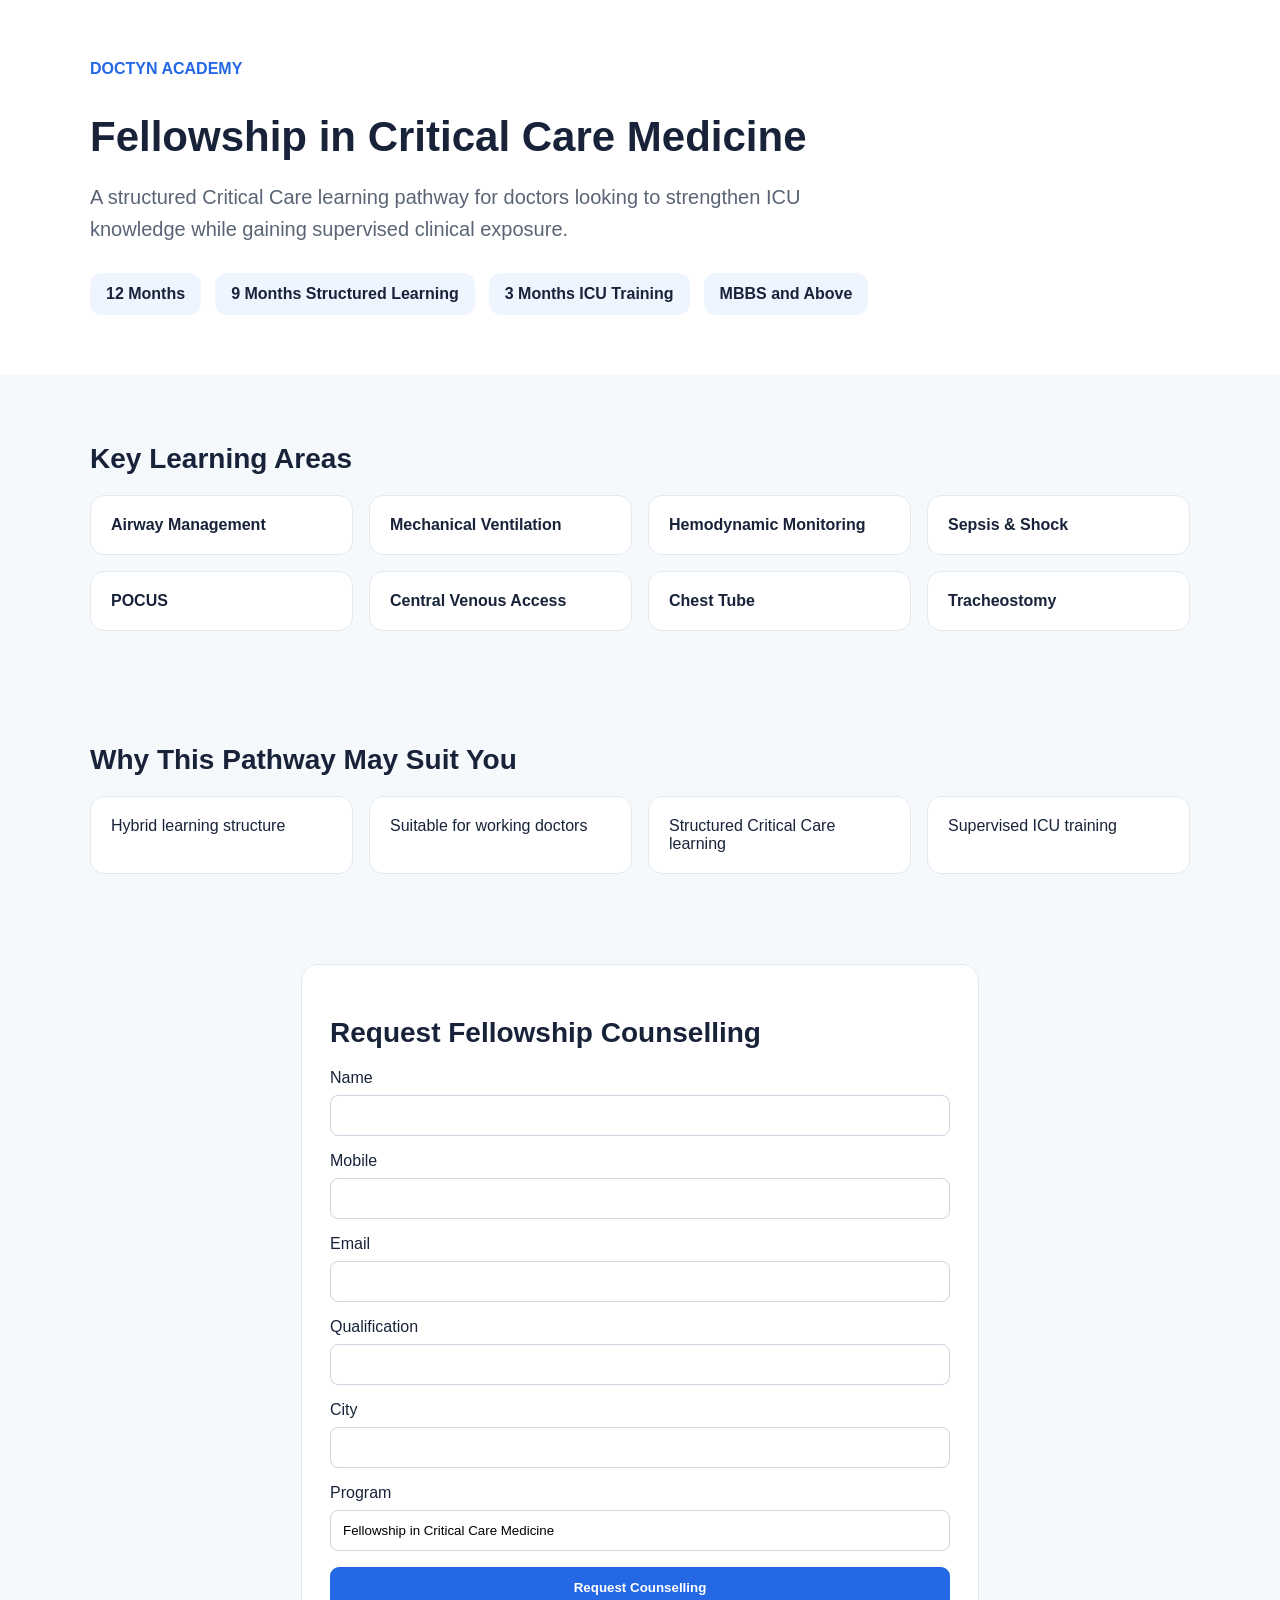
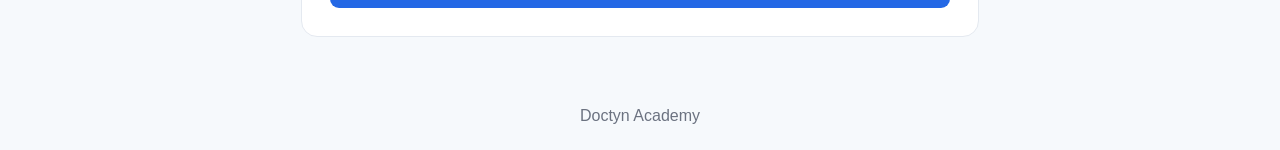
==== landing-pages/fccm/index.html @ 22ab5927 "Doctyn AI RAG chatbot V3" ====
<!DOCTYPE html>
<html lang="en">
<head>
    <meta charset="UTF-8">
    <meta name="viewport" content="width=device-width, initial-scale=1.0">
    <title>Fellowship in Critical Care Medicine | Doctyn Academy</title>

    <style>
        body {
            margin: 0;
            font-family: Arial, sans-serif;
            background: #f6f9fc;
            color: #18233a;
        }

        .hero {
            padding: 60px 20px;
            background: white;
        }

        .container {
            max-width: 1100px;
            margin: auto;
        }

        h1 {
            font-size: 42px;
            margin-bottom: 16px;
        }

        .subtitle {
            font-size: 20px;
            color: #5a6475;
            max-width: 760px;
            line-height: 1.6;
        }

        .stats {
            display: flex;
            flex-wrap: wrap;
            gap: 14px;
            margin-top: 28px;
        }

        .stat {
            background: #eef5ff;
            padding: 12px 16px;
            border-radius: 12px;
            font-weight: 600;
        }

        .section {
            padding: 45px 20px;
        }

        .section h2 {
            font-size: 28px;
            margin-bottom: 20px;
        }

        .grid {
            display: grid;
            grid-template-columns: repeat(auto-fit, minmax(220px, 1fr));
            gap: 16px;
        }

        .card {
            background: white;
            border-radius: 14px;
            padding: 20px;
            border: 1px solid #e4e9f0;
        }

        .form-box {
            background: white;
            max-width: 620px;
            margin: auto;
            padding: 28px;
            border-radius: 16px;
            border: 1px solid #e4e9f0;
        }

        input {
            width: 100%;
            padding: 12px;
            margin-top: 8px;
            margin-bottom: 16px;
            border: 1px solid #ccd5e0;
            border-radius: 8px;
            box-sizing: border-box;
        }

        button {
            background: #2468e5;
            color: white;
            border: none;
            padding: 13px 20px;
            border-radius: 9px;
            cursor: pointer;
            font-weight: 700;
            width: 100%;
        }

        .footer {
            text-align: center;
            padding: 25px;
            color: #6b7280;
        }
    </style>
</head>

<body>

<section class="hero">
    <div class="container">
        <div style="font-weight:700;color:#2468e5;">
            DOCTYN ACADEMY
        </div>

        <h1>Fellowship in Critical Care Medicine</h1>

        <p class="subtitle">
            A structured Critical Care learning pathway for doctors looking to
            strengthen ICU knowledge while gaining supervised clinical exposure.
        </p>

        <div class="stats">
            <div class="stat">12 Months</div>
            <div class="stat">9 Months Structured Learning</div>
            <div class="stat">3 Months ICU Training</div>
            <div class="stat">MBBS and Above</div>
        </div>
    </div>
</section>

<section class="section">
    <div class="container">
        <h2>Key Learning Areas</h2>

        <div class="grid">
            <div class="card"><strong>Airway Management</strong></div>
            <div class="card"><strong>Mechanical Ventilation</strong></div>
            <div class="card"><strong>Hemodynamic Monitoring</strong></div>
            <div class="card"><strong>Sepsis & Shock</strong></div>
            <div class="card"><strong>POCUS</strong></div>
            <div class="card"><strong>Central Venous Access</strong></div>
            <div class="card"><strong>Chest Tube</strong></div>
            <div class="card"><strong>Tracheostomy</strong></div>
        </div>
    </div>
</section>

<section class="section">
    <div class="container">
        <h2>Why This Pathway May Suit You</h2>

        <div class="grid">
            <div class="card">Hybrid learning structure</div>
            <div class="card">Suitable for working doctors</div>
            <div class="card">Structured Critical Care learning</div>
            <div class="card">Supervised ICU training</div>
        </div>
    </div>
</section>

<section class="section">
    <div class="form-box">
        <h2>Request Fellowship Counselling</h2>

        <form id="leadForm">
            <label>Name</label>
            <input type="text" id="name" required>

            <label>Mobile</label>
            <input type="tel" id="mobile" required>

            <label>Email</label>
            <input type="email" id="email">

            <label>Qualification</label>
            <input type="text" id="qualification">

            <label>City</label>
            <input type="text" id="city">

            <label>Program</label>
            <input
                type="text"
                id="program"
                value="Fellowship in Critical Care Medicine"
                readonly
            >

            <button type="submit">
                Request Counselling
            </button>
        </form>
    </div>
</section>

<div class="footer">
    Doctyn Academy
</div>

<script>
    const params = new URLSearchParams(window.location.search);

    document.getElementById("qualification").value =
        params.get("qualification") || "";

    document.getElementById("city").value =
        params.get("city") || "";

    document.getElementById("leadForm")
        .addEventListener("submit", function(event) {

            event.preventDefault();

            const lead = {
                name: document.getElementById("name").value,
                mobile: document.getElementById("mobile").value,
                email: document.getElementById("email").value,
                qualification: document.getElementById("qualification").value,
                city: document.getElementById("city").value,
                program: document.getElementById("program").value,
                source: params.get("source") || "landing-page"
            };

            console.log("Lead captured:", lead);

            alert("Thank you. Your counselling request has been recorded.");
        });
</script>

</body>
</html>
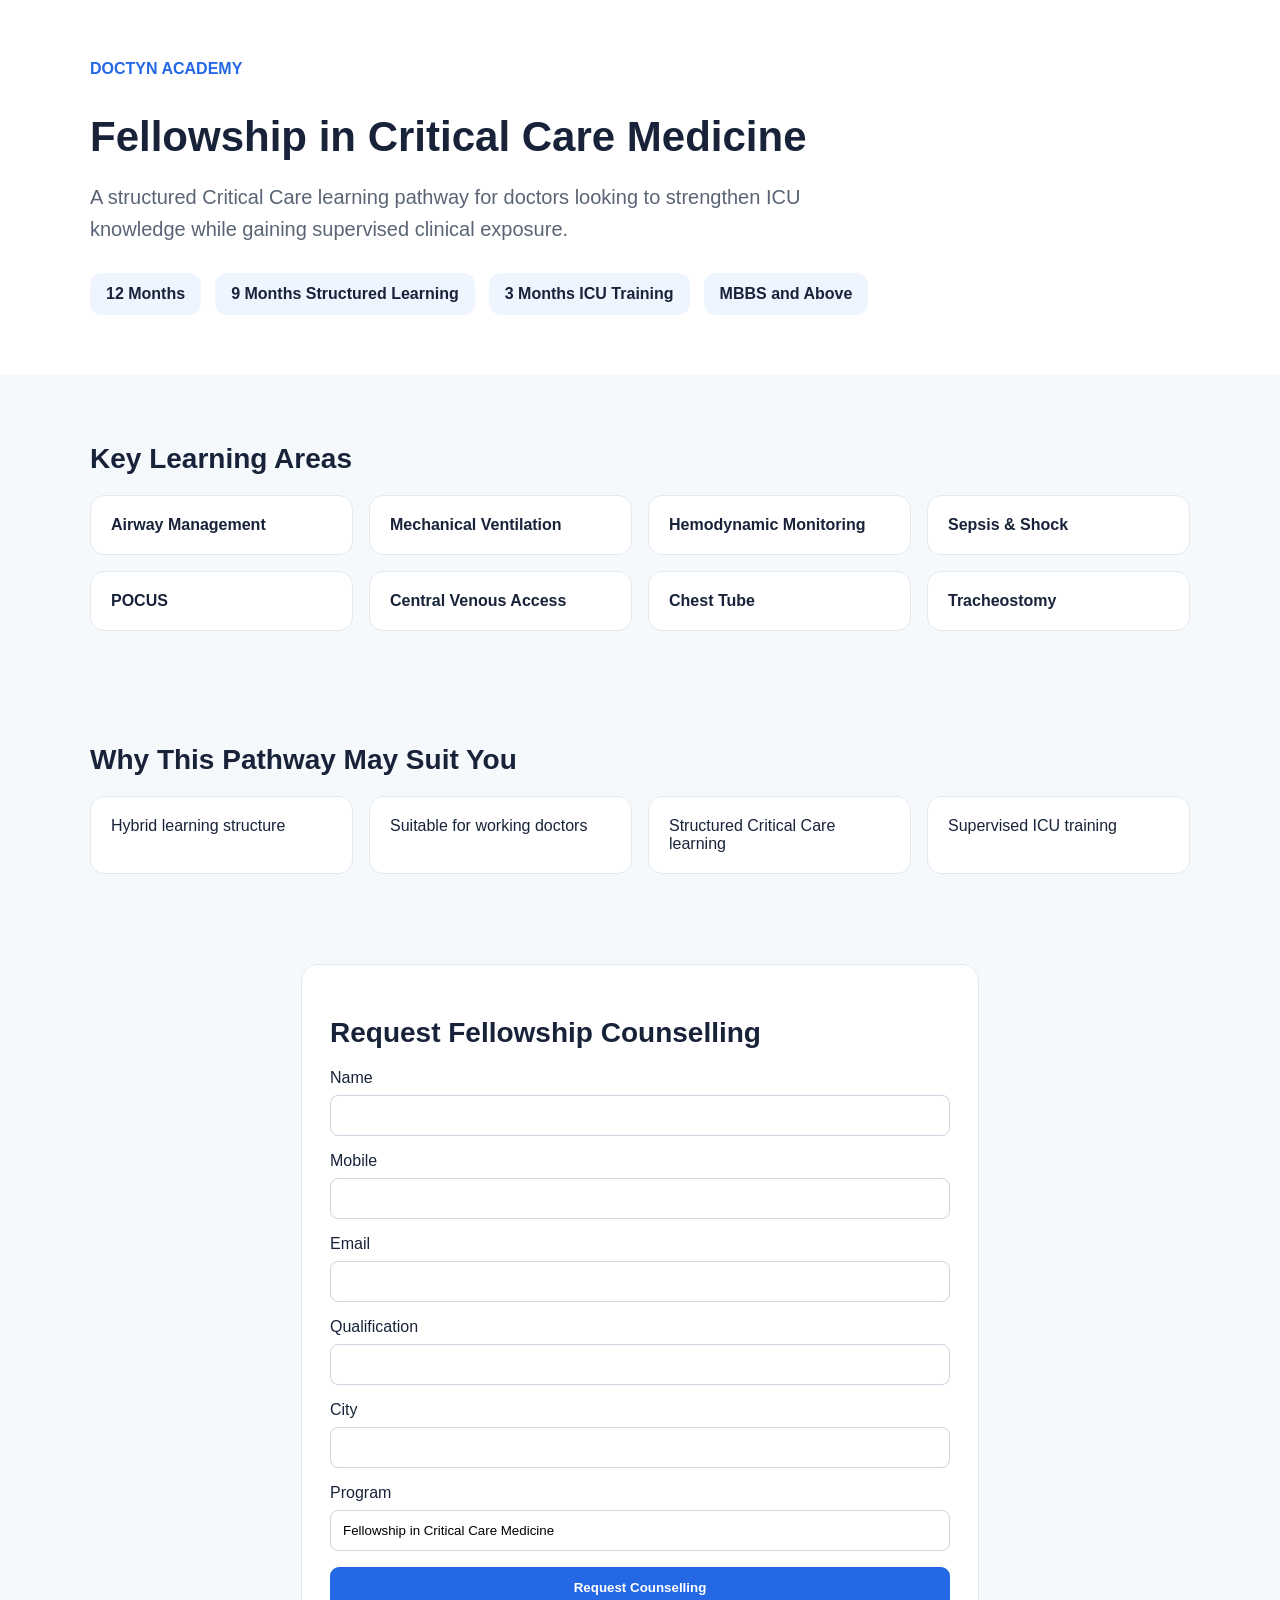
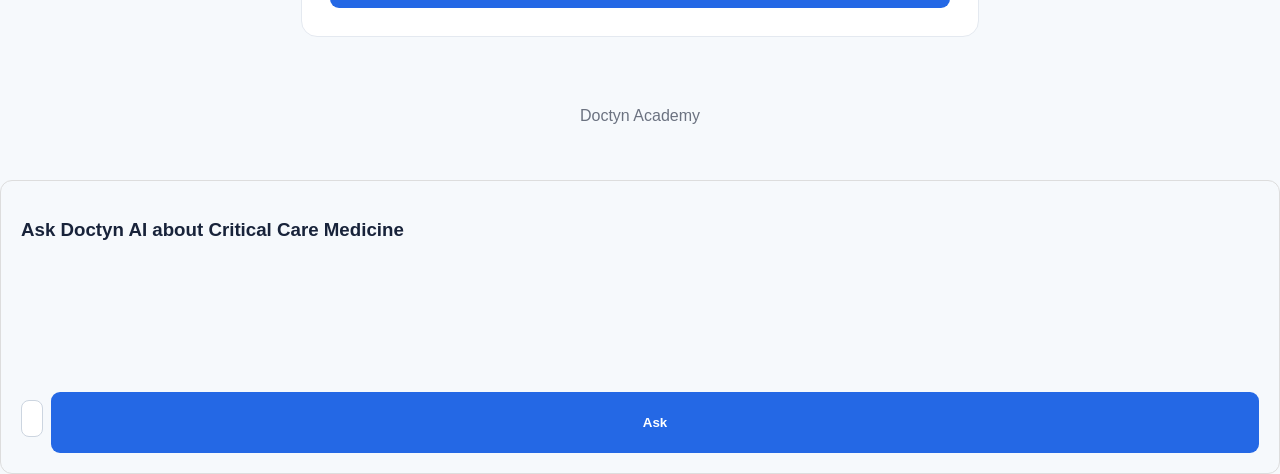
==== commit 26bc8b27: "Add Doctyn AI chat to FCCM landing page" ====
--- a/landing-pages/fccm/index.html
+++ b/landing-pages/fccm/index.html
@@ -232,5 +232,69 @@
         });
 </script>
 
+
+<div id="doctynChat" style="margin-top:30px;padding:20px;border:1px solid #ddd;border-radius:12px;">
+  <h3>Ask Doctyn AI about Critical Care Medicine</h3>
+
+  <div id="chatMessages" style="min-height:120px;margin-bottom:12px;"></div>
+
+  <div style="display:flex;gap:8px;">
+    <input id="chatInput" type="text" placeholder="Ask about duration, curriculum, eligibility..." style="flex:1;padding:10px;">
+    <button id="chatSend" type="button">Ask</button>
+  </div>
+</div>
+
+<script>
+let doctynSessionId = localStorage.getItem("doctyn_fccm_session") || null;
+
+async function sendDoctynMessage() {
+    const input = document.getElementById("chatInput");
+    const messages = document.getElementById("chatMessages");
+    const message = input.value.trim();
+
+    if (!message) return;
+
+    messages.innerHTML += "<p><strong>You:</strong> " + message + "</p>";
+    input.value = "";
+
+    try {
+        const response = await fetch(
+            "https://doctyn-ai-rag-chatbot-9g3grvxm0-sathwikind-7124s-projects.vercel.app/chat",
+            {
+                method: "POST",
+                headers: {
+                    "Content-Type": "application/json"
+                },
+                body: JSON.stringify({
+                    message: message,
+                    session_id: doctynSessionId,
+                    page_context: "FCCM"
+                })
+            }
+        );
+
+        const data = await response.json();
+
+        if (data.response?.session_id) {
+            doctynSessionId = data.response.session_id;
+            localStorage.setItem("doctyn_fccm_session", doctynSessionId);
+        }
+
+        messages.innerHTML += "<p><strong>Doctyn AI:</strong> " + (data.response?.answer || "No response") + "</p>";
+
+    } catch (error) {
+        messages.innerHTML += "<p><strong>Doctyn AI:</strong> Unable to connect right now.</p>";
+    }
+}
+
+document.getElementById("chatSend").addEventListener("click", sendDoctynMessage);
+
+document.getElementById("chatInput").addEventListener("keydown", function(event) {
+    if (event.key === "Enter") {
+        sendDoctynMessage();
+    }
+});
+</script>
+
 </body>
 </html>
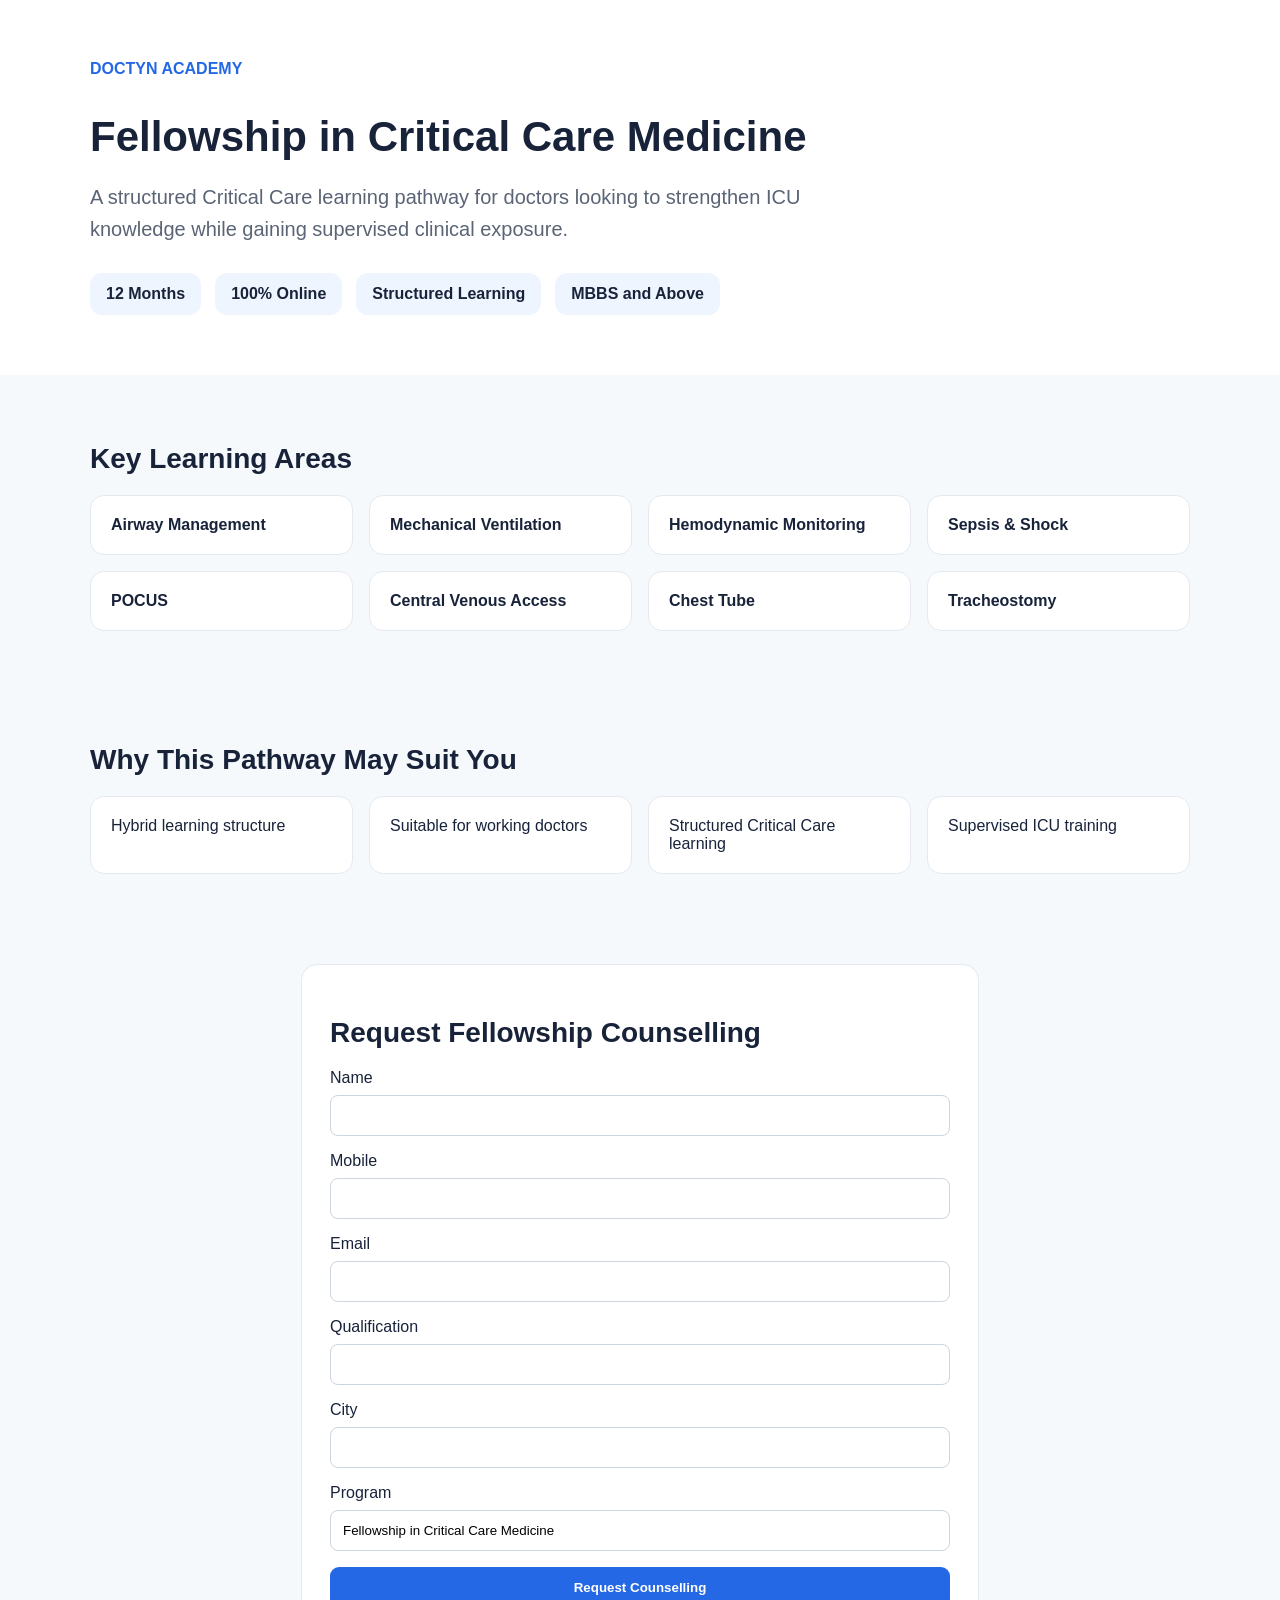
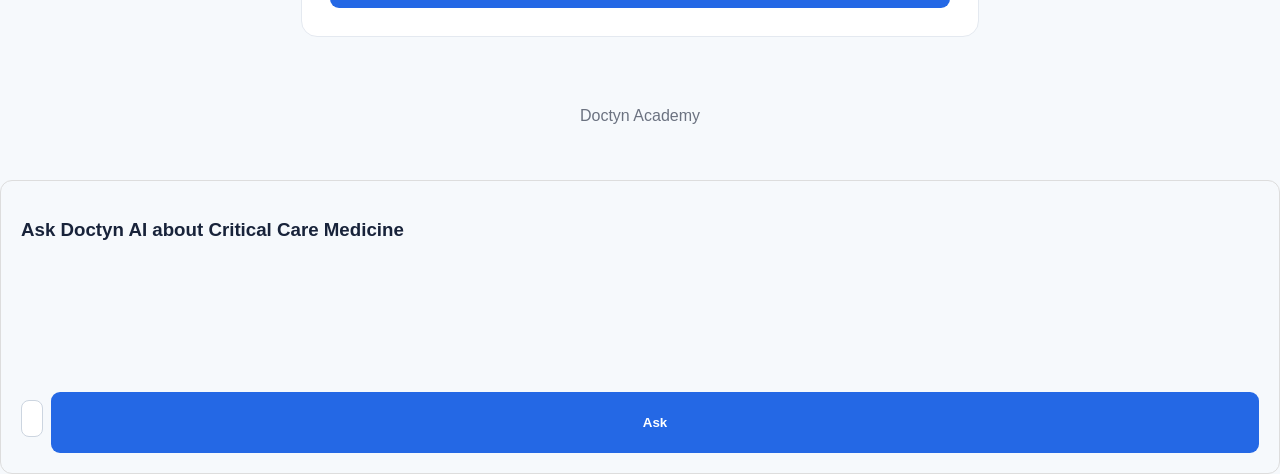
==== commit 1ef0a3bb: "Align FCCM landing page with current brochure" ====
--- a/landing-pages/fccm/index.html
+++ b/landing-pages/fccm/index.html
@@ -126,8 +126,8 @@
 
         <div class="stats">
             <div class="stat">12 Months</div>
-            <div class="stat">9 Months Structured Learning</div>
-            <div class="stat">3 Months ICU Training</div>
+            <div class="stat">100% Online</div>
+            <div class="stat">Structured Learning</div>
             <div class="stat">MBBS and Above</div>
         </div>
     </div>
@@ -259,7 +259,7 @@
 
     try {
         const response = await fetch(
-            "https://doctyn-ai-rag-chatbot-9g3grvxm0-sathwikind-7124s-projects.vercel.app/chat",
+            "https://doctyn-ai-rag-chatbot-six.vercel.app/chat",
             {
                 method: "POST",
                 headers: {
